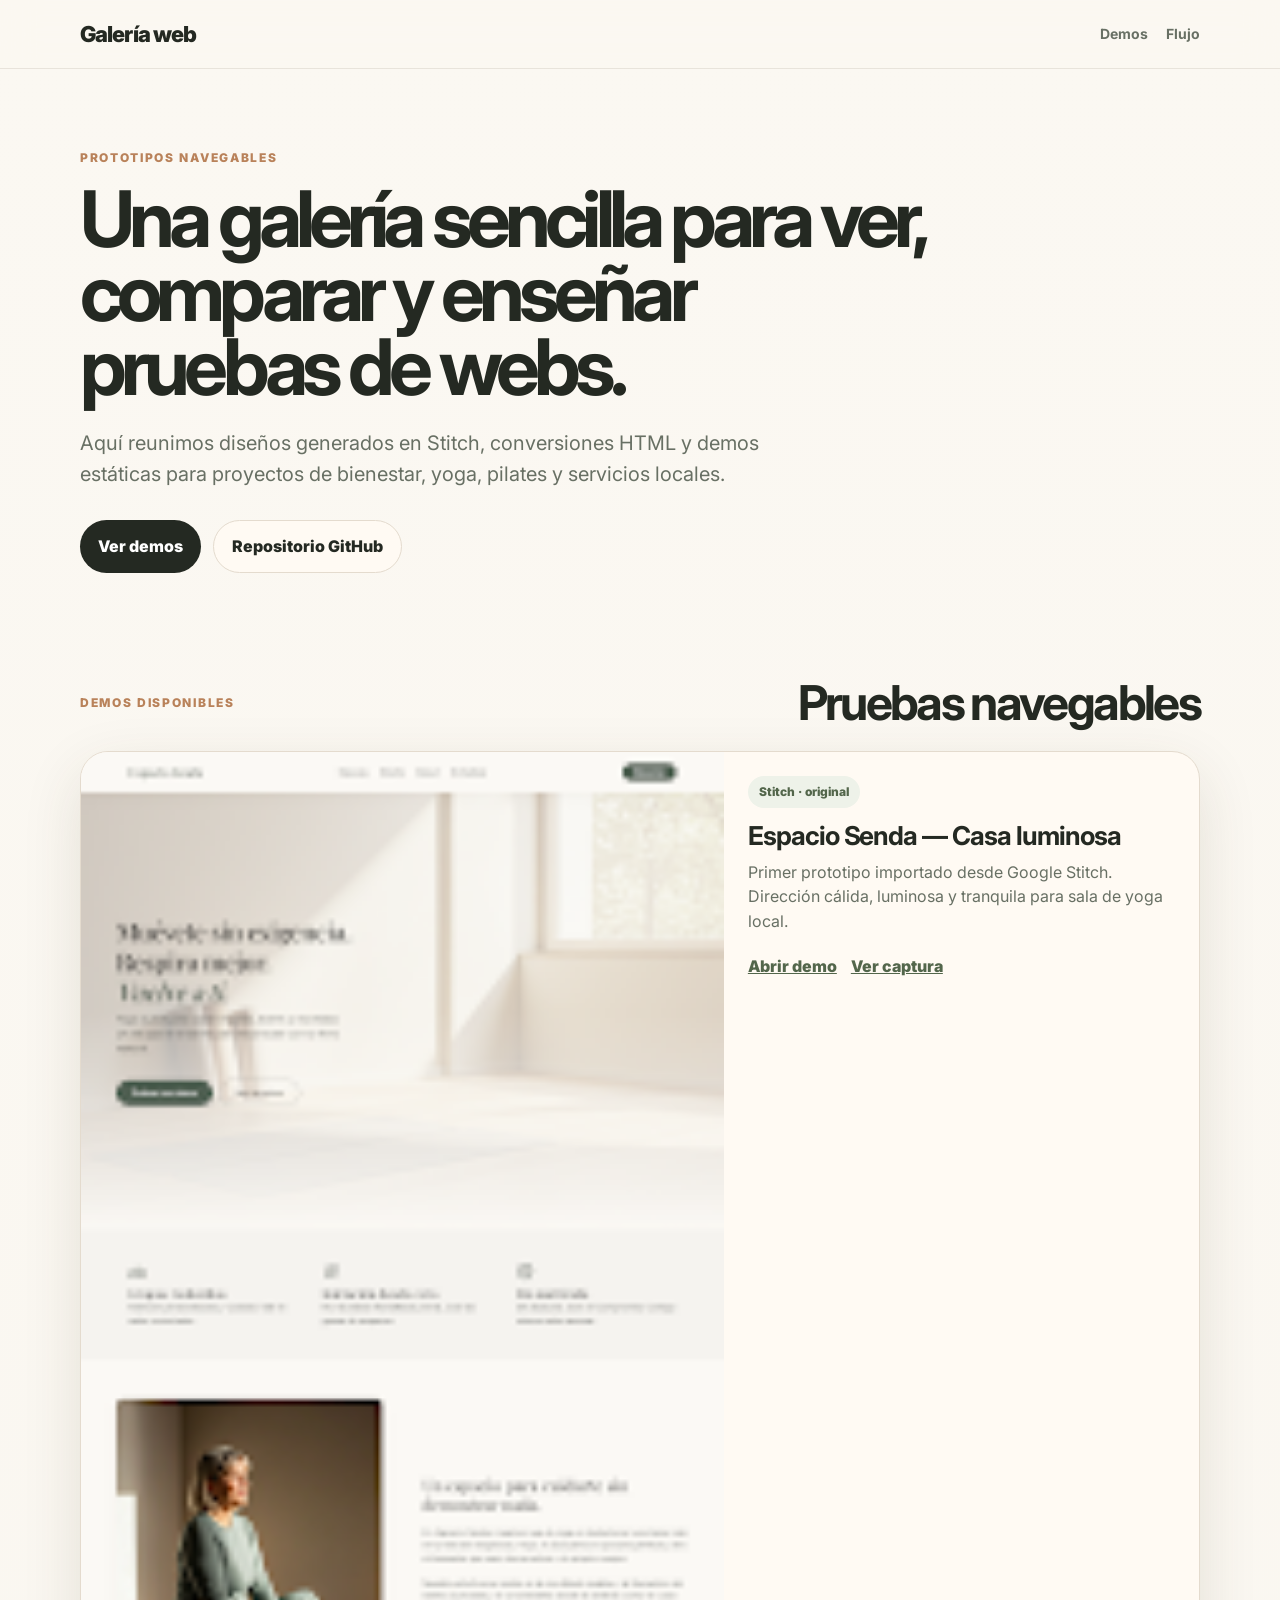
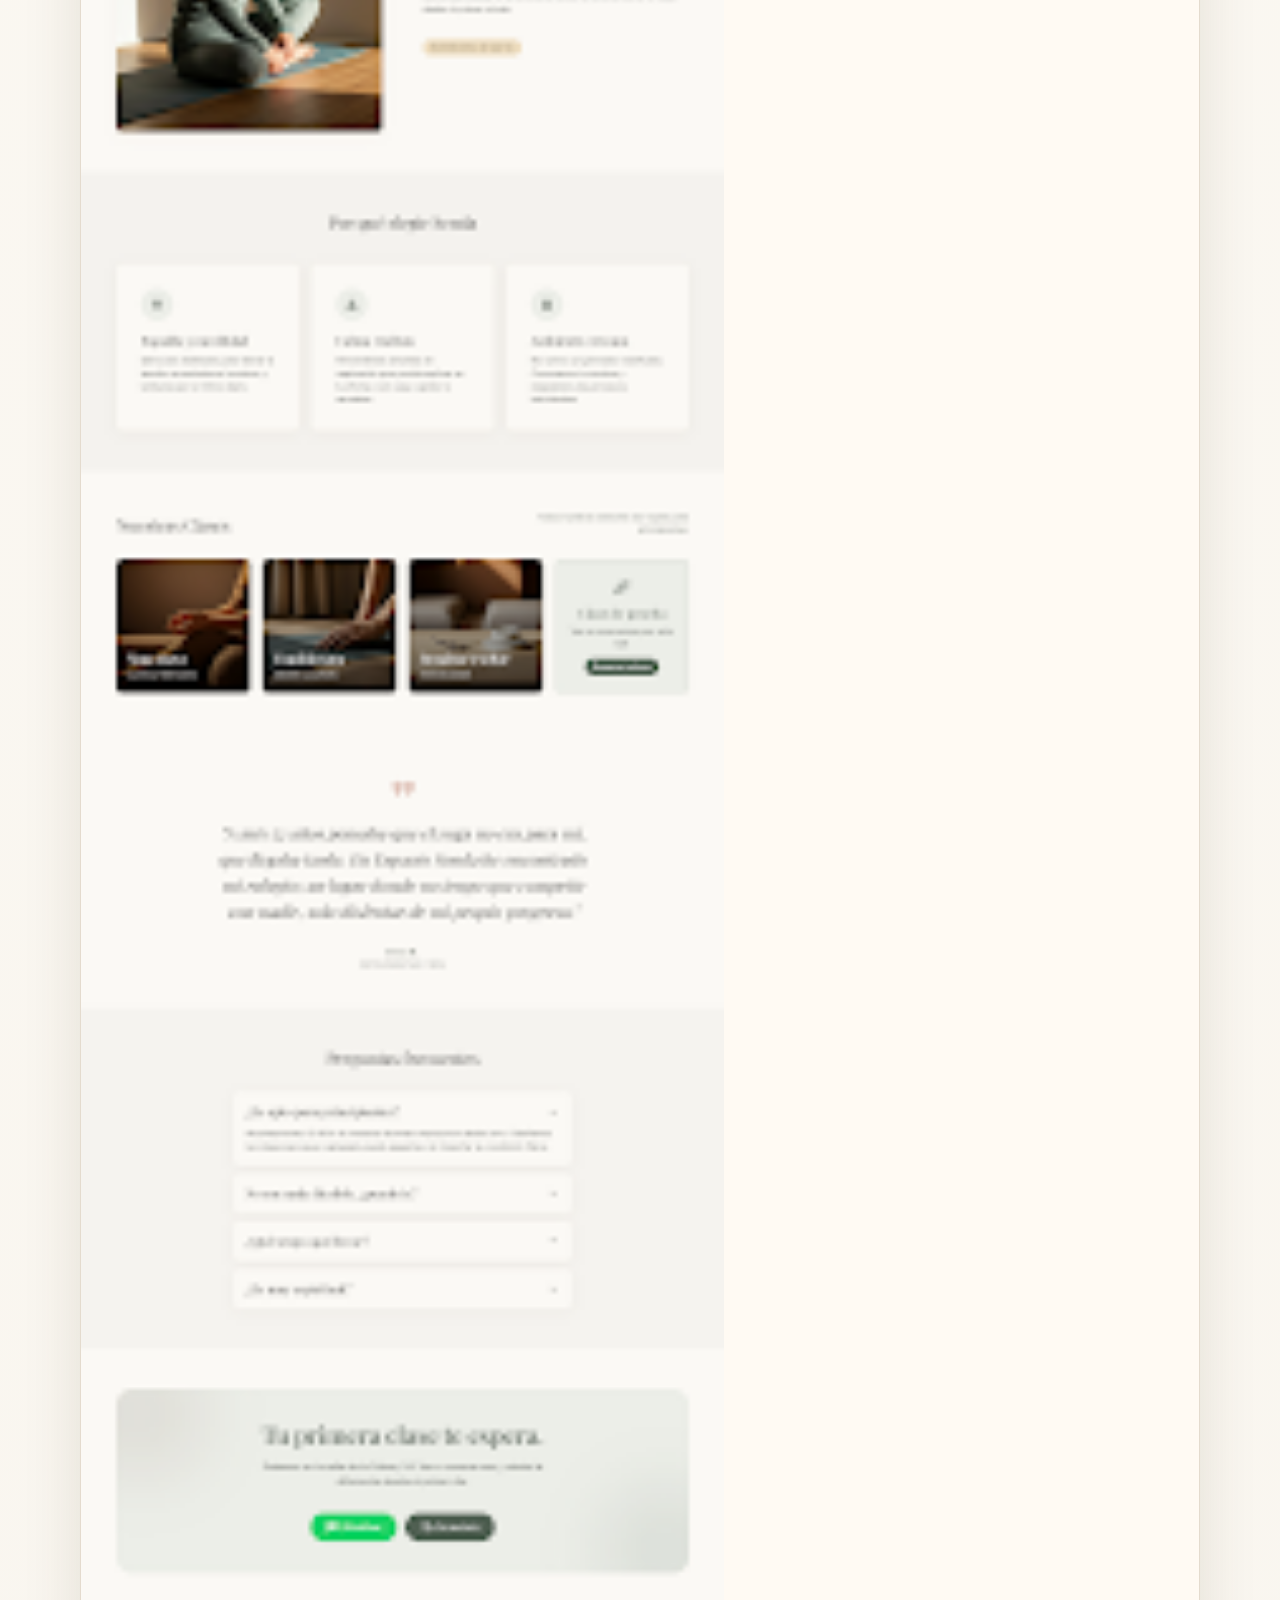
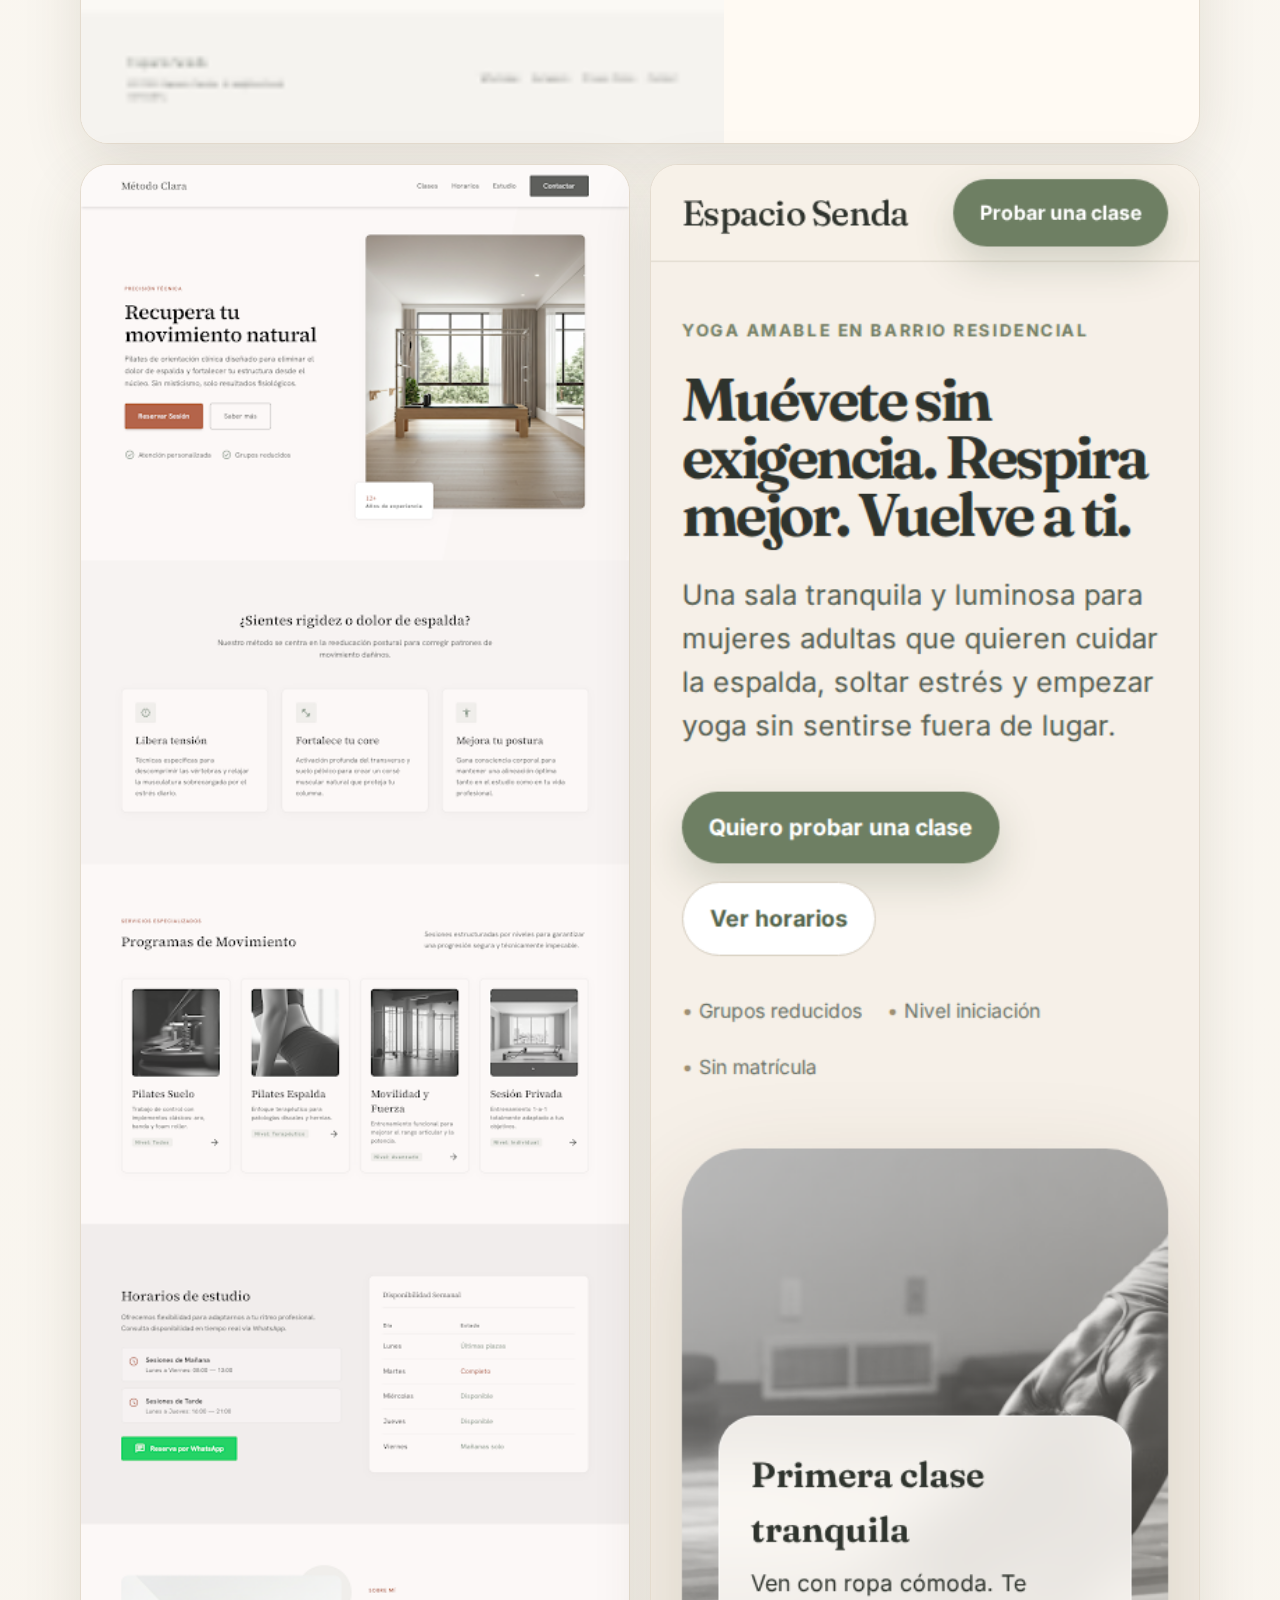
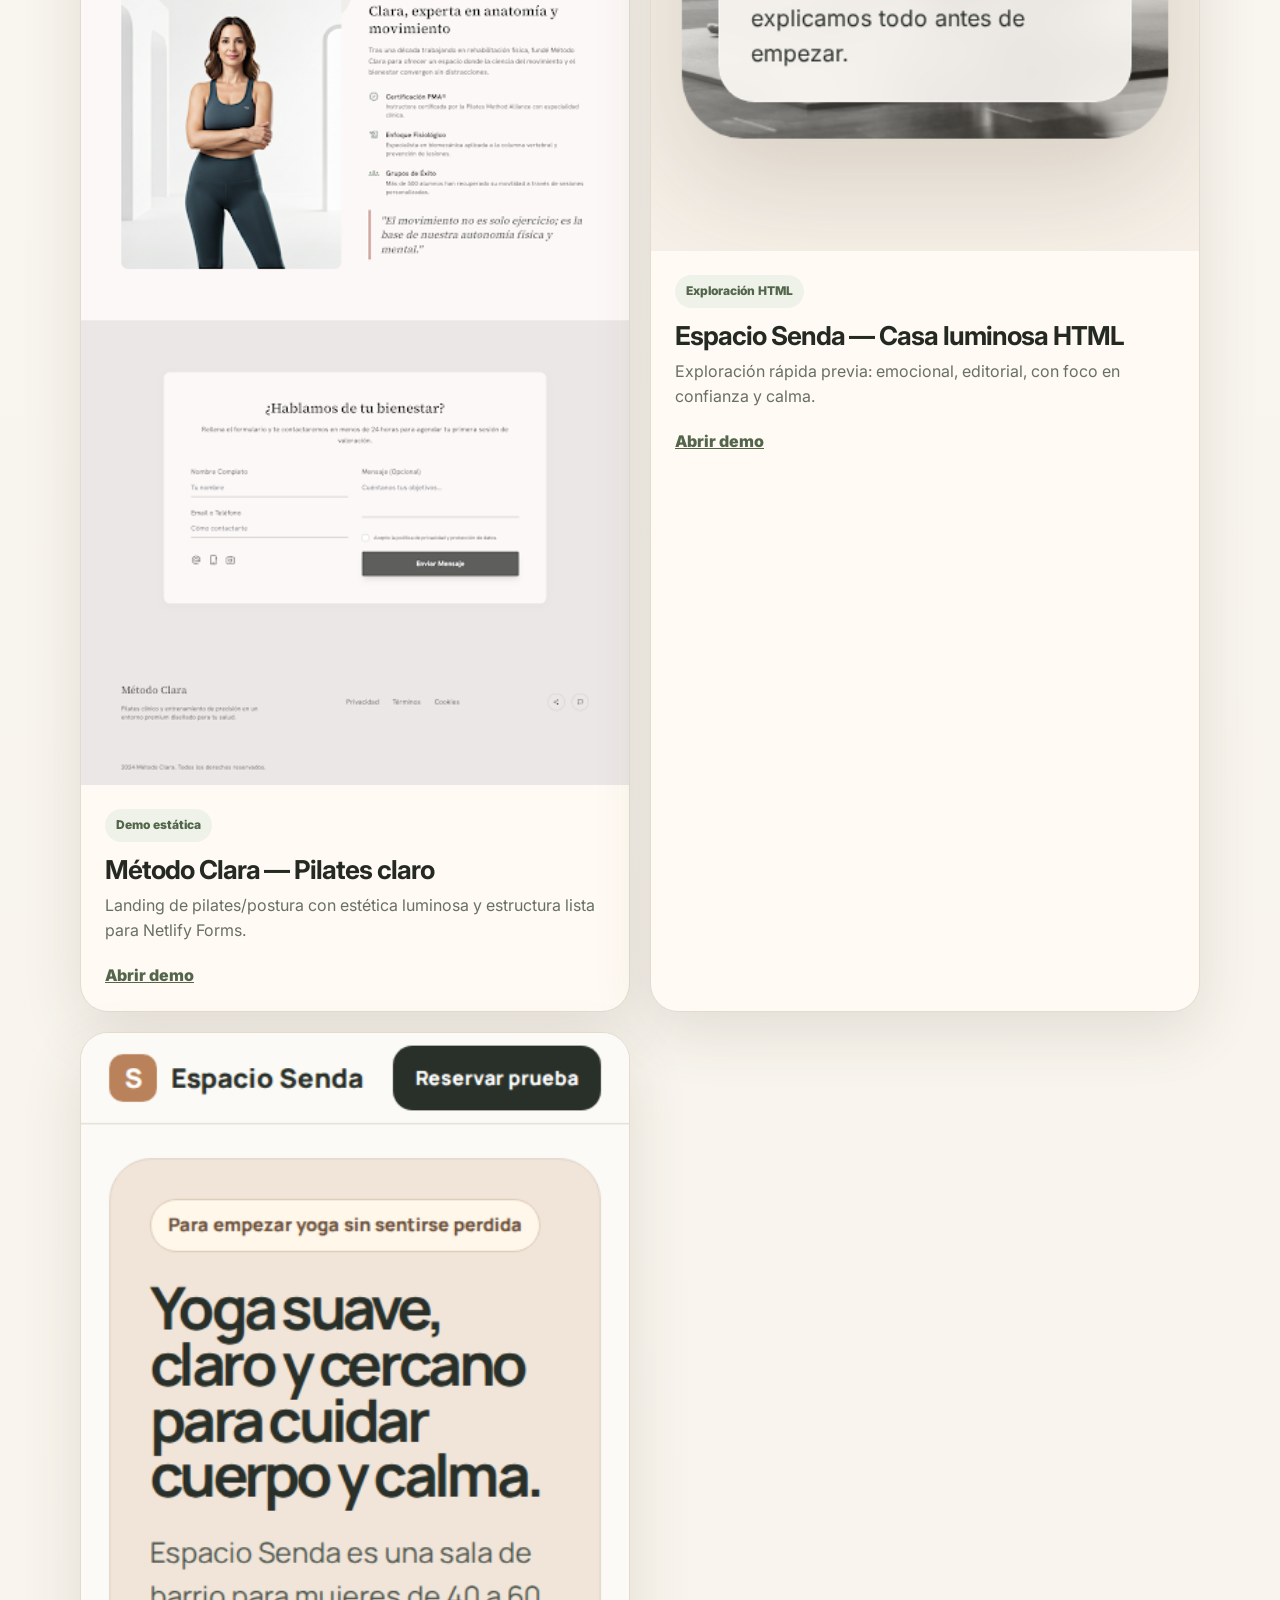
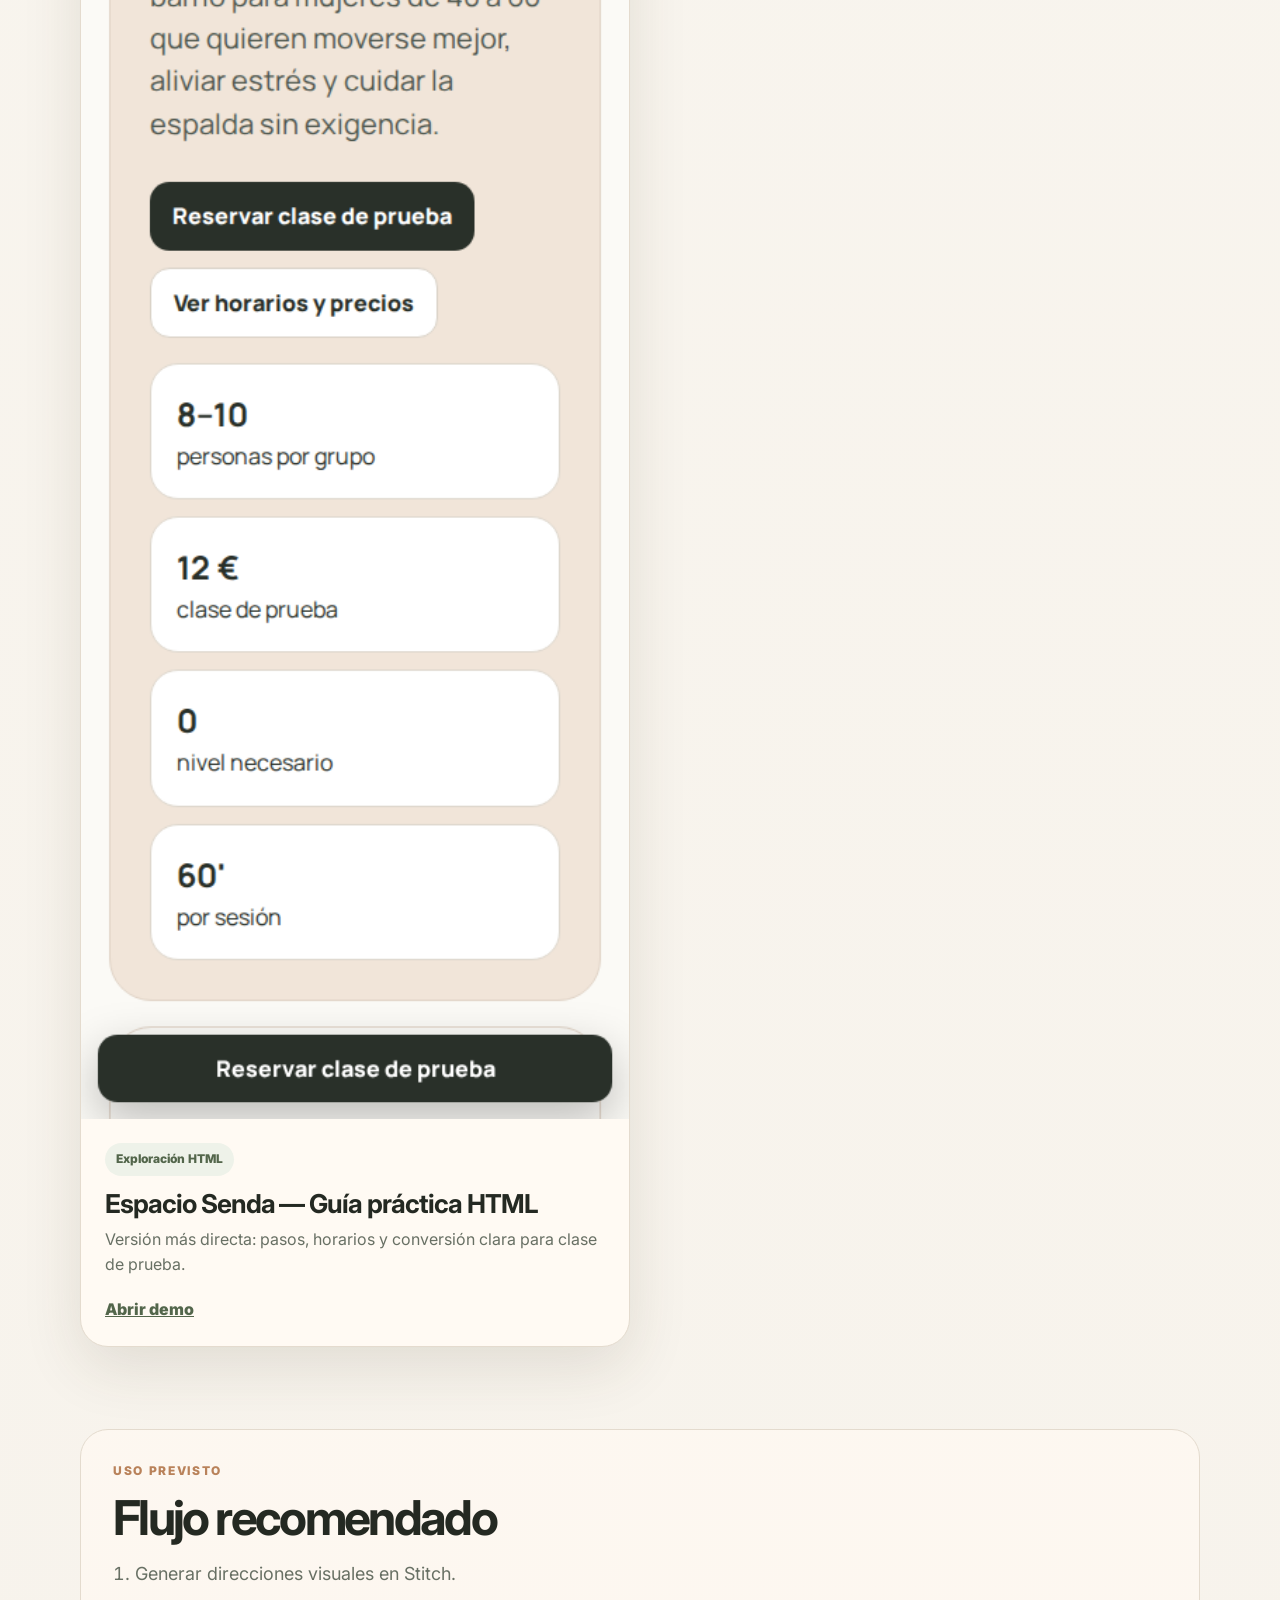
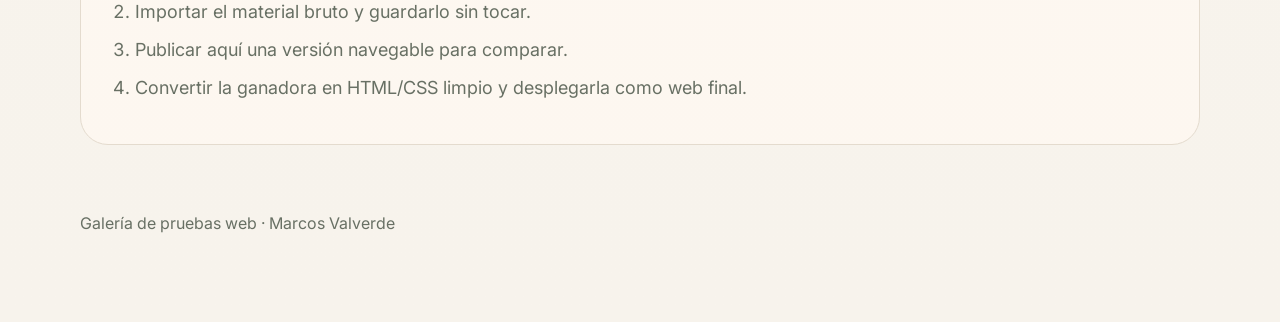
==== src/index.html @ f36184c1 "fix: add src publish mirror for Netlify" ====
<!doctype html>
<html lang="es">
<head>
  <meta charset="utf-8">
  <meta name="viewport" content="width=device-width, initial-scale=1">
  <title>Galería de webs · Marcos Valverde</title>
  <meta name="description" content="Galería de prototipos y demos web para proyectos de bienestar, yoga, pilates y pequeños negocios.">
  <link rel="preconnect" href="https://fonts.googleapis.com">
  <link rel="preconnect" href="https://fonts.gstatic.com" crossorigin>
  <link href="https://fonts.googleapis.com/css2?family=Inter:wght@400;500;600;700;800&display=swap" rel="stylesheet">
  <link rel="stylesheet" href="./styles.css">
</head>
<body>
  <header class="site-header">
    <div class="wrap nav">
      <a class="brand" href="./">Galería web</a>
      <nav aria-label="Principal">
        <a href="#demos">Demos</a>
        <a href="#flujo">Flujo</a>
      </nav>
    </div>
  </header>

  <main>
    <section class="hero wrap">
      <p class="eyebrow">Prototipos navegables</p>
      <h1>Una galería sencilla para ver, comparar y enseñar pruebas de webs.</h1>
      <p class="lead">Aquí reunimos diseños generados en Stitch, conversiones HTML y demos estáticas para proyectos de bienestar, yoga, pilates y servicios locales.</p>
      <div class="actions">
        <a class="button" href="#demos">Ver demos</a>
        <a class="button secondary" href="https://github.com/marcos283/webs-bienestar-galeria">Repositorio GitHub</a>
      </div>
    </section>

    <section id="demos" class="wrap section">
      <div class="section-title">
        <p class="eyebrow">Demos disponibles</p>
        <h2>Pruebas navegables</h2>
      </div>

      <div class="grid">
        <article class="card featured">
          <a class="thumb" href="./demos/espacio-senda-stitch/">
            <img src="./assets/espacio-senda-stitch.png" alt="Captura del prototipo Stitch de Espacio Senda">
          </a>
          <div class="card-body">
            <span class="tag">Stitch · original</span>
            <h3>Espacio Senda — Casa luminosa</h3>
            <p>Primer prototipo importado desde Google Stitch. Dirección cálida, luminosa y tranquila para sala de yoga local.</p>
            <div class="links">
              <a href="./demos/espacio-senda-stitch/">Abrir demo</a>
              <a href="./demos/espacio-senda-stitch/screen-01.png">Ver captura</a>
            </div>
          </div>
        </article>

        <article class="card">
          <a class="thumb" href="./demos/metodo-clara/">
            <img src="./assets/metodo-clara.png" alt="Captura de la demo Método Clara Pilates">
          </a>
          <div class="card-body">
            <span class="tag">Demo estática</span>
            <h3>Método Clara — Pilates claro</h3>
            <p>Landing de pilates/postura con estética luminosa y estructura lista para Netlify Forms.</p>
            <div class="links"><a href="./demos/metodo-clara/">Abrir demo</a></div>
          </div>
        </article>

        <article class="card">
          <a class="thumb" href="./demos/espacio-senda-casa-luminosa-html/">
            <img src="./assets/espacio-senda-casa-luminosa.png" alt="Mockup HTML Casa luminosa para Espacio Senda">
          </a>
          <div class="card-body">
            <span class="tag">Exploración HTML</span>
            <h3>Espacio Senda — Casa luminosa HTML</h3>
            <p>Exploración rápida previa: emocional, editorial, con foco en confianza y calma.</p>
            <div class="links"><a href="./demos/espacio-senda-casa-luminosa-html/">Abrir demo</a></div>
          </div>
        </article>

        <article class="card">
          <a class="thumb" href="./demos/espacio-senda-guia-practica-html/">
            <img src="./assets/espacio-senda-guia-practica.png" alt="Mockup HTML Guía práctica para Espacio Senda">
          </a>
          <div class="card-body">
            <span class="tag">Exploración HTML</span>
            <h3>Espacio Senda — Guía práctica HTML</h3>
            <p>Versión más directa: pasos, horarios y conversión clara para clase de prueba.</p>
            <div class="links"><a href="./demos/espacio-senda-guia-practica-html/">Abrir demo</a></div>
          </div>
        </article>
      </div>
    </section>

    <section id="flujo" class="wrap section flow">
      <p class="eyebrow">Uso previsto</p>
      <h2>Flujo recomendado</h2>
      <ol>
        <li>Generar direcciones visuales en Stitch.</li>
        <li>Importar el material bruto y guardarlo sin tocar.</li>
        <li>Publicar aquí una versión navegable para comparar.</li>
        <li>Convertir la ganadora en HTML/CSS limpio y desplegarla como web final.</li>
      </ol>
    </section>
  </main>

  <footer class="wrap footer">
    <p>Galería de pruebas web · Marcos Valverde</p>
  </footer>
</body>
</html>
---- src/styles.css ----
:root{--bg:#f7f3ec;--panel:#fffaf3;--ink:#242922;--muted:#687064;--line:#e4dbce;--accent:#6d7f62;--accent-2:#b9825a;--shadow:0 20px 60px rgba(69,54,35,.12);--radius:28px}*{box-sizing:border-box}html{scroll-behavior:smooth}body{margin:0;background:linear-gradient(180deg,#fbf8f2 0%,var(--bg) 100%);color:var(--ink);font-family:Inter,system-ui,-apple-system,Segoe UI,sans-serif;line-height:1.55}a{color:inherit}.wrap{width:min(1120px,calc(100% - 40px));margin-inline:auto}.site-header{position:sticky;top:0;background:rgba(251,248,242,.86);backdrop-filter:blur(18px);border-bottom:1px solid rgba(90,74,52,.12);z-index:10}.nav{height:68px;display:flex;align-items:center;justify-content:space-between}.brand{text-decoration:none;font-weight:850;letter-spacing:-.04em;font-size:22px}.nav nav{display:flex;gap:18px}.nav nav a{text-decoration:none;color:var(--muted);font-weight:700;font-size:14px}.hero{padding:80px 0 54px}.eyebrow{margin:0 0 14px;color:var(--accent-2);text-transform:uppercase;letter-spacing:.14em;font-size:12px;font-weight:850}.hero h1{max-width:880px;margin:0;font-size:clamp(42px,7vw,78px);line-height:.95;letter-spacing:-.075em}.lead{max-width:720px;color:var(--muted);font-size:20px;margin:24px 0 0}.actions{display:flex;gap:12px;flex-wrap:wrap;margin-top:30px}.button{display:inline-flex;align-items:center;justify-content:center;background:var(--ink);color:white;text-decoration:none;border-radius:999px;padding:13px 18px;font-weight:850}.button.secondary{background:var(--panel);color:var(--ink);border:1px solid var(--line)}.section{padding:52px 0}.section-title{display:flex;align-items:end;justify-content:space-between;gap:24px;margin-bottom:24px}.section h2{font-size:clamp(30px,4vw,48px);letter-spacing:-.055em;line-height:1;margin:0}.grid{display:grid;grid-template-columns:repeat(2,minmax(0,1fr));gap:20px}.card{background:var(--panel);border:1px solid var(--line);border-radius:var(--radius);overflow:hidden;box-shadow:var(--shadow)}.card.featured{grid-column:span 2;display:grid;grid-template-columns:1.15fr .85fr}.thumb{display:block;min-height:260px;background:#e9dfd0;overflow:hidden}.thumb img{width:100%;height:100%;display:block;object-fit:cover;transition:transform .35s ease}.card:hover .thumb img{transform:scale(1.025)}.card-body{padding:24px}.tag{display:inline-flex;width:max-content;background:#eef2e9;color:#53664b;border-radius:999px;padding:7px 11px;font-size:12px;font-weight:850;margin-bottom:14px}.card h3{font-size:26px;line-height:1.05;letter-spacing:-.04em;margin:0 0 10px}.card p{margin:0;color:var(--muted)}.links{display:flex;gap:14px;flex-wrap:wrap;margin-top:20px}.links a{font-weight:850;color:#53664b}.flow{background:rgba(255,250,243,.72);border:1px solid var(--line);border-radius:var(--radius);padding:32px;margin-top:30px}.flow ol{margin:18px 0 0;padding-left:22px;color:var(--muted);font-size:18px}.flow li{margin:10px 0}.footer{padding:50px 0 70px;color:var(--muted)}@media(max-width:820px){.wrap{width:min(100% - 28px,1120px)}.nav nav a:nth-child(2){display:none}.hero{padding:48px 0 34px}.hero h1{font-size:45px}.lead{font-size:18px}.grid,.card.featured{grid-template-columns:1fr}.card.featured{display:block;grid-column:auto}.thumb{min-height:220px}.section-title{display:block}.card h3{font-size:23px}.flow{padding:24px}}
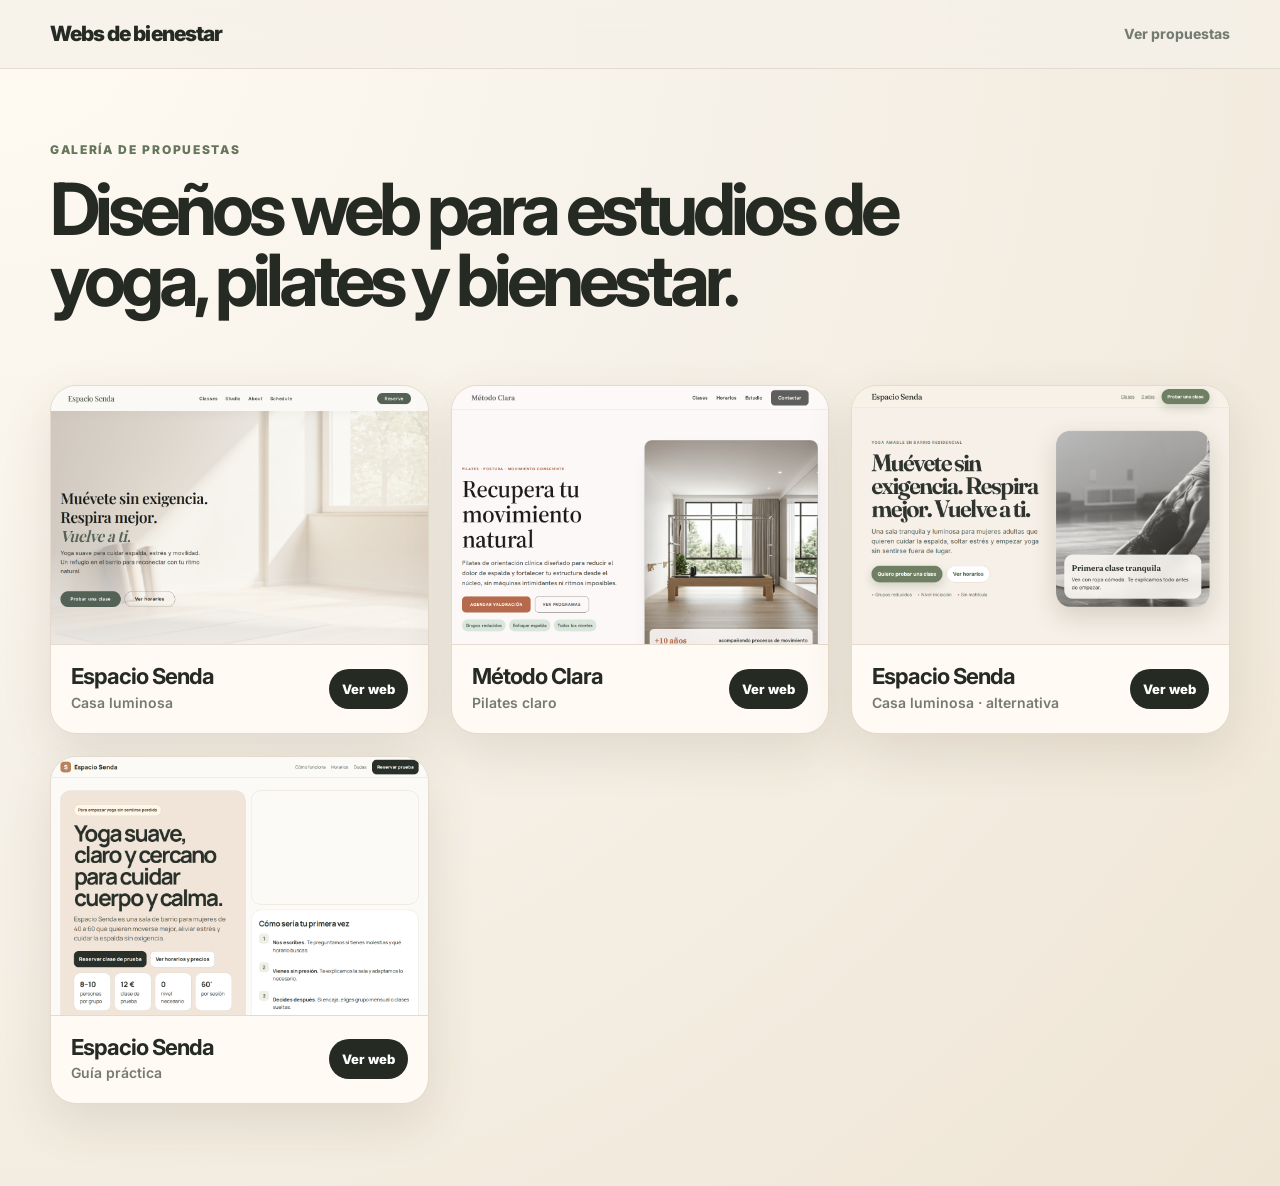
==== commit 63bf2957: "refactor: simplify gallery for client presentation" ====
--- a/src/index.html
+++ b/src/index.html
@@ -3,8 +3,8 @@
 <head>
   <meta charset="utf-8">
   <meta name="viewport" content="width=device-width, initial-scale=1">
-  <title>Galería de webs · Marcos Valverde</title>
-  <meta name="description" content="Galería de prototipos y demos web para proyectos de bienestar, yoga, pilates y pequeños negocios.">
+  <title>Webs de bienestar · Galería</title>
+  <meta name="description" content="Galería de propuestas web para yoga, pilates y bienestar.">
   <link rel="preconnect" href="https://fonts.googleapis.com">
   <link rel="preconnect" href="https://fonts.gstatic.com" crossorigin>
   <link href="https://fonts.googleapis.com/css2?family=Inter:wght@400;500;600;700;800&display=swap" rel="stylesheet">
@@ -13,99 +13,66 @@
 <body>
   <header class="site-header">
     <div class="wrap nav">
-      <a class="brand" href="./">Galería web</a>
+      <a class="brand" href="./">Webs de bienestar</a>
       <nav aria-label="Principal">
-        <a href="#demos">Demos</a>
-        <a href="#flujo">Flujo</a>
+        <a href="#demos">Ver propuestas</a>
       </nav>
     </div>
   </header>
 
   <main>
     <section class="hero wrap">
-      <p class="eyebrow">Prototipos navegables</p>
-      <h1>Una galería sencilla para ver, comparar y enseñar pruebas de webs.</h1>
-      <p class="lead">Aquí reunimos diseños generados en Stitch, conversiones HTML y demos estáticas para proyectos de bienestar, yoga, pilates y servicios locales.</p>
-      <div class="actions">
-        <a class="button" href="#demos">Ver demos</a>
-        <a class="button secondary" href="https://github.com/marcos283/webs-bienestar-galeria">Repositorio GitHub</a>
-      </div>
+      <p class="eyebrow">Galería de propuestas</p>
+      <h1>Diseños web para estudios de yoga, pilates y bienestar.</h1>
     </section>
 
     <section id="demos" class="wrap section">
-      <div class="section-title">
-        <p class="eyebrow">Demos disponibles</p>
-        <h2>Pruebas navegables</h2>
-      </div>
-
       <div class="grid">
-        <article class="card featured">
-          <a class="thumb" href="./demos/espacio-senda-stitch/">
-            <img src="./assets/espacio-senda-stitch.png" alt="Captura del prototipo Stitch de Espacio Senda">
+        <article class="card">
+          <a class="thumb" href="./demos/espacio-senda-stitch/" aria-label="Abrir Espacio Senda Casa luminosa">
+            <img src="./assets/espacio-senda-stitch.png" alt="Espacio Senda — Casa luminosa">
           </a>
           <div class="card-body">
-            <span class="tag">Stitch · original</span>
-            <h3>Espacio Senda — Casa luminosa</h3>
-            <p>Primer prototipo importado desde Google Stitch. Dirección cálida, luminosa y tranquila para sala de yoga local.</p>
-            <div class="links">
-              <a href="./demos/espacio-senda-stitch/">Abrir demo</a>
-              <a href="./demos/espacio-senda-stitch/screen-01.png">Ver captura</a>
-            </div>
+            <h2>Espacio Senda</h2>
+            <p>Casa luminosa</p>
+            <a class="open-link" href="./demos/espacio-senda-stitch/">Ver web</a>
           </div>
         </article>
 
         <article class="card">
-          <a class="thumb" href="./demos/metodo-clara/">
-            <img src="./assets/metodo-clara.png" alt="Captura de la demo Método Clara Pilates">
+          <a class="thumb" href="./demos/metodo-clara/" aria-label="Abrir Método Clara Pilates claro">
+            <img src="./assets/metodo-clara.png" alt="Método Clara — Pilates claro">
           </a>
           <div class="card-body">
-            <span class="tag">Demo estática</span>
-            <h3>Método Clara — Pilates claro</h3>
-            <p>Landing de pilates/postura con estética luminosa y estructura lista para Netlify Forms.</p>
-            <div class="links"><a href="./demos/metodo-clara/">Abrir demo</a></div>
+            <h2>Método Clara</h2>
+            <p>Pilates claro</p>
+            <a class="open-link" href="./demos/metodo-clara/">Ver web</a>
           </div>
         </article>
 
         <article class="card">
-          <a class="thumb" href="./demos/espacio-senda-casa-luminosa-html/">
-            <img src="./assets/espacio-senda-casa-luminosa.png" alt="Mockup HTML Casa luminosa para Espacio Senda">
+          <a class="thumb" href="./demos/espacio-senda-casa-luminosa-html/" aria-label="Abrir Espacio Senda Casa luminosa HTML">
+            <img src="./assets/espacio-senda-casa-luminosa.png" alt="Espacio Senda — Casa luminosa HTML">
           </a>
           <div class="card-body">
-            <span class="tag">Exploración HTML</span>
-            <h3>Espacio Senda — Casa luminosa HTML</h3>
-            <p>Exploración rápida previa: emocional, editorial, con foco en confianza y calma.</p>
-            <div class="links"><a href="./demos/espacio-senda-casa-luminosa-html/">Abrir demo</a></div>
+            <h2>Espacio Senda</h2>
+            <p>Casa luminosa · alternativa</p>
+            <a class="open-link" href="./demos/espacio-senda-casa-luminosa-html/">Ver web</a>
           </div>
         </article>
 
         <article class="card">
-          <a class="thumb" href="./demos/espacio-senda-guia-practica-html/">
-            <img src="./assets/espacio-senda-guia-practica.png" alt="Mockup HTML Guía práctica para Espacio Senda">
+          <a class="thumb" href="./demos/espacio-senda-guia-practica-html/" aria-label="Abrir Espacio Senda Guía práctica">
+            <img src="./assets/espacio-senda-guia-practica.png" alt="Espacio Senda — Guía práctica">
           </a>
           <div class="card-body">
-            <span class="tag">Exploración HTML</span>
-            <h3>Espacio Senda — Guía práctica HTML</h3>
-            <p>Versión más directa: pasos, horarios y conversión clara para clase de prueba.</p>
-            <div class="links"><a href="./demos/espacio-senda-guia-practica-html/">Abrir demo</a></div>
+            <h2>Espacio Senda</h2>
+            <p>Guía práctica</p>
+            <a class="open-link" href="./demos/espacio-senda-guia-practica-html/">Ver web</a>
           </div>
         </article>
       </div>
     </section>
-
-    <section id="flujo" class="wrap section flow">
-      <p class="eyebrow">Uso previsto</p>
-      <h2>Flujo recomendado</h2>
-      <ol>
-        <li>Generar direcciones visuales en Stitch.</li>
-        <li>Importar el material bruto y guardarlo sin tocar.</li>
-        <li>Publicar aquí una versión navegable para comparar.</li>
-        <li>Convertir la ganadora en HTML/CSS limpio y desplegarla como web final.</li>
-      </ol>
-    </section>
   </main>
-
-  <footer class="wrap footer">
-    <p>Galería de pruebas web · Marcos Valverde</p>
-  </footer>
 </body>
 </html>
--- a/src/styles.css
+++ b/src/styles.css
@@ -1 +1,171 @@
-:root{--bg:#f7f3ec;--panel:#fffaf3;--ink:#242922;--muted:#687064;--line:#e4dbce;--accent:#6d7f62;--accent-2:#b9825a;--shadow:0 20px 60px rgba(69,54,35,.12);--radius:28px}*{box-sizing:border-box}html{scroll-behavior:smooth}body{margin:0;background:linear-gradient(180deg,#fbf8f2 0%,var(--bg) 100%);color:var(--ink);font-family:Inter,system-ui,-apple-system,Segoe UI,sans-serif;line-height:1.55}a{color:inherit}.wrap{width:min(1120px,calc(100% - 40px));margin-inline:auto}.site-header{position:sticky;top:0;background:rgba(251,248,242,.86);backdrop-filter:blur(18px);border-bottom:1px solid rgba(90,74,52,.12);z-index:10}.nav{height:68px;display:flex;align-items:center;justify-content:space-between}.brand{text-decoration:none;font-weight:850;letter-spacing:-.04em;font-size:22px}.nav nav{display:flex;gap:18px}.nav nav a{text-decoration:none;color:var(--muted);font-weight:700;font-size:14px}.hero{padding:80px 0 54px}.eyebrow{margin:0 0 14px;color:var(--accent-2);text-transform:uppercase;letter-spacing:.14em;font-size:12px;font-weight:850}.hero h1{max-width:880px;margin:0;font-size:clamp(42px,7vw,78px);line-height:.95;letter-spacing:-.075em}.lead{max-width:720px;color:var(--muted);font-size:20px;margin:24px 0 0}.actions{display:flex;gap:12px;flex-wrap:wrap;margin-top:30px}.button{display:inline-flex;align-items:center;justify-content:center;background:var(--ink);color:white;text-decoration:none;border-radius:999px;padding:13px 18px;font-weight:850}.button.secondary{background:var(--panel);color:var(--ink);border:1px solid var(--line)}.section{padding:52px 0}.section-title{display:flex;align-items:end;justify-content:space-between;gap:24px;margin-bottom:24px}.section h2{font-size:clamp(30px,4vw,48px);letter-spacing:-.055em;line-height:1;margin:0}.grid{display:grid;grid-template-columns:repeat(2,minmax(0,1fr));gap:20px}.card{background:var(--panel);border:1px solid var(--line);border-radius:var(--radius);overflow:hidden;box-shadow:var(--shadow)}.card.featured{grid-column:span 2;display:grid;grid-template-columns:1.15fr .85fr}.thumb{display:block;min-height:260px;background:#e9dfd0;overflow:hidden}.thumb img{width:100%;height:100%;display:block;object-fit:cover;transition:transform .35s ease}.card:hover .thumb img{transform:scale(1.025)}.card-body{padding:24px}.tag{display:inline-flex;width:max-content;background:#eef2e9;color:#53664b;border-radius:999px;padding:7px 11px;font-size:12px;font-weight:850;margin-bottom:14px}.card h3{font-size:26px;line-height:1.05;letter-spacing:-.04em;margin:0 0 10px}.card p{margin:0;color:var(--muted)}.links{display:flex;gap:14px;flex-wrap:wrap;margin-top:20px}.links a{font-weight:850;color:#53664b}.flow{background:rgba(255,250,243,.72);border:1px solid var(--line);border-radius:var(--radius);padding:32px;margin-top:30px}.flow ol{margin:18px 0 0;padding-left:22px;color:var(--muted);font-size:18px}.flow li{margin:10px 0}.footer{padding:50px 0 70px;color:var(--muted)}@media(max-width:820px){.wrap{width:min(100% - 28px,1120px)}.nav nav a:nth-child(2){display:none}.hero{padding:48px 0 34px}.hero h1{font-size:45px}.lead{font-size:18px}.grid,.card.featured{grid-template-columns:1fr}.card.featured{display:block;grid-column:auto}.thumb{min-height:220px}.section-title{display:block}.card h3{font-size:23px}.flow{padding:24px}}+:root {
+  --bg: #f6f1e8;
+  --panel: #fffaf3;
+  --ink: #252a23;
+  --muted: #747b70;
+  --line: #e4dbce;
+  --accent: #64765b;
+  --shadow: 0 18px 50px rgba(70, 55, 34, .12);
+  --radius: 26px;
+}
+
+* { box-sizing: border-box; }
+html { scroll-behavior: smooth; }
+body {
+  margin: 0;
+  min-height: 100vh;
+  background: radial-gradient(circle at top left, #fffaf2 0, var(--bg) 44%, #efe5d5 100%);
+  color: var(--ink);
+  font-family: Inter, system-ui, -apple-system, Segoe UI, sans-serif;
+  line-height: 1.45;
+}
+a { color: inherit; }
+.wrap { width: min(1180px, calc(100% - 40px)); margin-inline: auto; }
+
+.site-header {
+  position: sticky;
+  top: 0;
+  z-index: 10;
+  background: rgba(246, 241, 232, .82);
+  backdrop-filter: blur(18px);
+  border-bottom: 1px solid rgba(80, 65, 45, .12);
+}
+.nav {
+  height: 68px;
+  display: flex;
+  align-items: center;
+  justify-content: space-between;
+}
+.brand {
+  text-decoration: none;
+  font-size: 21px;
+  font-weight: 850;
+  letter-spacing: -.045em;
+}
+.nav nav a {
+  text-decoration: none;
+  color: var(--muted);
+  font-size: 14px;
+  font-weight: 750;
+}
+
+.hero {
+  padding: 72px 0 36px;
+}
+.eyebrow {
+  margin: 0 0 16px;
+  color: var(--accent);
+  text-transform: uppercase;
+  letter-spacing: .14em;
+  font-size: 12px;
+  font-weight: 850;
+}
+.hero h1 {
+  max-width: 920px;
+  margin: 0;
+  font-size: clamp(42px, 6vw, 72px);
+  line-height: .98;
+  letter-spacing: -.07em;
+}
+
+.section { padding: 34px 0 82px; }
+.grid {
+  display: grid;
+  grid-template-columns: repeat(3, minmax(0, 1fr));
+  gap: 22px;
+  align-items: stretch;
+}
+.card {
+  display: flex;
+  flex-direction: column;
+  min-width: 0;
+  min-height: 100%;
+  background: var(--panel);
+  border: 1px solid var(--line);
+  border-radius: var(--radius);
+  overflow: hidden;
+  box-shadow: var(--shadow);
+  transition: transform .22s ease, box-shadow .22s ease, border-color .22s ease;
+}
+.card:hover {
+  transform: translateY(-4px);
+  box-shadow: 0 26px 70px rgba(70, 55, 34, .17);
+  border-color: rgba(100, 118, 91, .38);
+}
+.thumb {
+  display: grid;
+  place-items: center;
+  width: 100%;
+  aspect-ratio: 16 / 11;
+  background: linear-gradient(145deg, #efe5d5, #fffaf3);
+  overflow: hidden;
+  border-bottom: 1px solid var(--line);
+  text-decoration: none;
+}
+.thumb img {
+  width: 100%;
+  height: 100%;
+  display: block;
+  object-fit: cover;
+  object-position: top center;
+  padding: 0;
+  transition: transform .32s ease;
+}
+.card:hover .thumb img { transform: scale(1.025); }
+.card-body {
+  display: grid;
+  grid-template-columns: 1fr auto;
+  grid-template-areas:
+    "title action"
+    "subtitle action";
+  gap: 4px 14px;
+  align-items: center;
+  padding: 20px;
+}
+.card h2 {
+  grid-area: title;
+  margin: 0;
+  font-size: 22px;
+  line-height: 1.05;
+  letter-spacing: -.045em;
+}
+.card p {
+  grid-area: subtitle;
+  margin: 0;
+  color: var(--muted);
+  font-size: 14px;
+  font-weight: 600;
+}
+.open-link {
+  grid-area: action;
+  align-self: center;
+  justify-self: end;
+  display: inline-flex;
+  align-items: center;
+  justify-content: center;
+  min-height: 40px;
+  padding: 10px 13px;
+  border-radius: 999px;
+  background: var(--ink);
+  color: white;
+  text-decoration: none;
+  font-size: 13px;
+  font-weight: 850;
+  white-space: nowrap;
+}
+
+@media (max-width: 980px) {
+  .grid { grid-template-columns: repeat(2, minmax(0, 1fr)); }
+}
+@media (max-width: 640px) {
+  .wrap { width: min(100% - 28px, 1180px); }
+  .nav { height: 62px; }
+  .nav nav { display: none; }
+  .hero { padding: 46px 0 22px; }
+  .hero h1 { font-size: 42px; }
+  .section { padding-top: 24px; }
+  .grid { grid-template-columns: 1fr; gap: 18px; }
+  .thumb { aspect-ratio: 16 / 10; }
+  .thumb img { padding: 0; }
+  .card-body { padding: 18px; }
+}
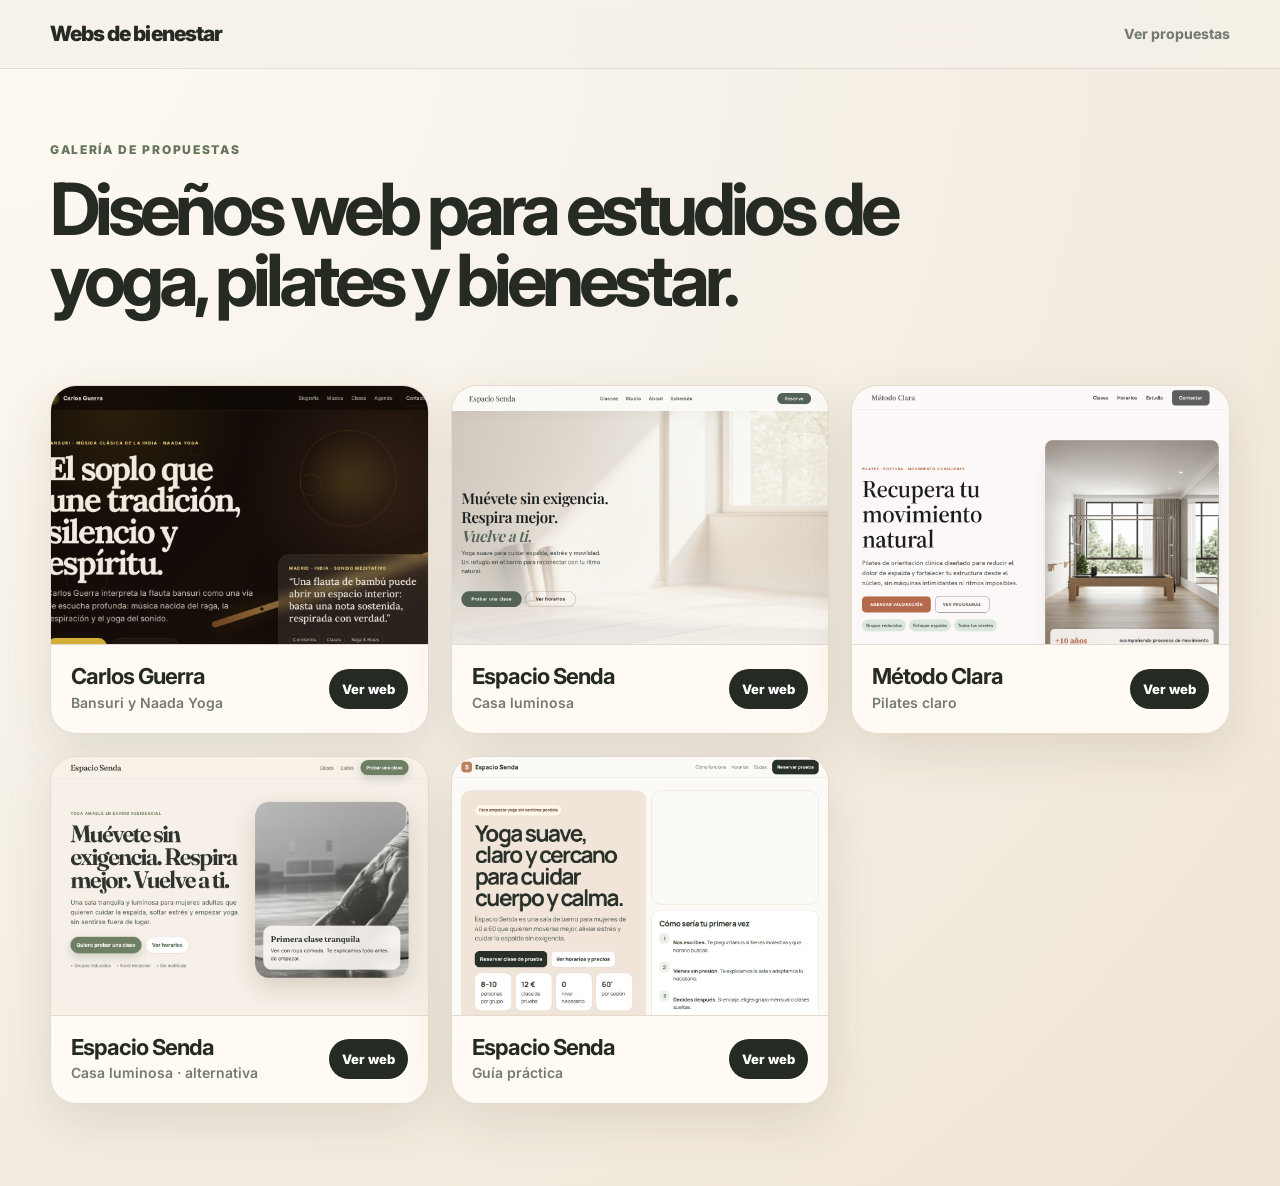
==== commit 8bc91f6e: "feat: add Carlos Guerra demo to gallery" ====
--- a/src/index.html
+++ b/src/index.html
@@ -28,6 +28,17 @@
 
     <section id="demos" class="wrap section">
       <div class="grid">
+        <article class="card">
+          <a class="thumb" href="./demos/carlos-guerra-bansuri/" aria-label="Abrir Carlos Guerra Bansuri y Naada Yoga">
+            <img src="./assets/carlos-guerra-bansuri.png" alt="Carlos Guerra — Bansuri y Naada Yoga">
+          </a>
+          <div class="card-body">
+            <h2>Carlos Guerra</h2>
+            <p>Bansuri y Naada Yoga</p>
+            <a class="open-link" href="./demos/carlos-guerra-bansuri/">Ver web</a>
+          </div>
+        </article>
+
         <article class="card">
           <a class="thumb" href="./demos/espacio-senda-stitch/" aria-label="Abrir Espacio Senda Casa luminosa">
             <img src="./assets/espacio-senda-stitch.png" alt="Espacio Senda — Casa luminosa">
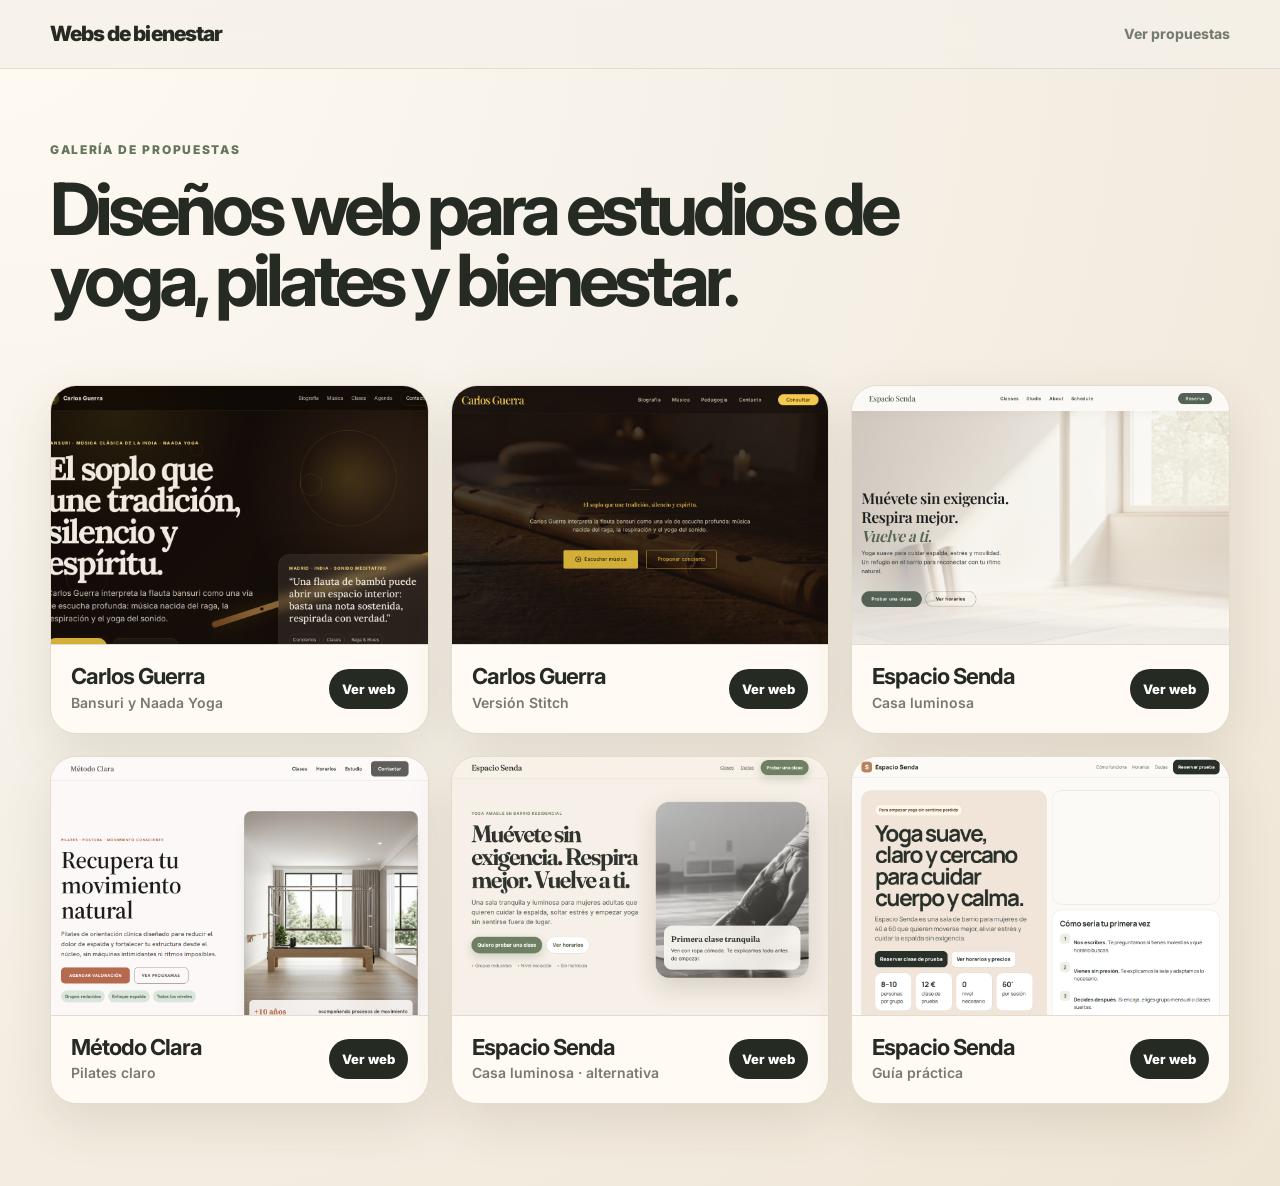
==== commit 57d1612f: "feat: add Carlos Guerra Stitch demo to gallery" ====
--- a/src/index.html
+++ b/src/index.html
@@ -36,6 +36,17 @@
             <h2>Carlos Guerra</h2>
             <p>Bansuri y Naada Yoga</p>
             <a class="open-link" href="./demos/carlos-guerra-bansuri/">Ver web</a>
+          </div>
+        </article>
+
+        <article class="card">
+          <a class="thumb" href="./demos/carlos-guerra-stitch/" aria-label="Abrir Carlos Guerra versión Stitch">
+            <img src="./assets/carlos-guerra-stitch.png" alt="Carlos Guerra — versión Stitch">
+          </a>
+          <div class="card-body">
+            <h2>Carlos Guerra</h2>
+            <p>Versión Stitch</p>
+            <a class="open-link" href="./demos/carlos-guerra-stitch/">Ver web</a>
           </div>
         </article>
 
